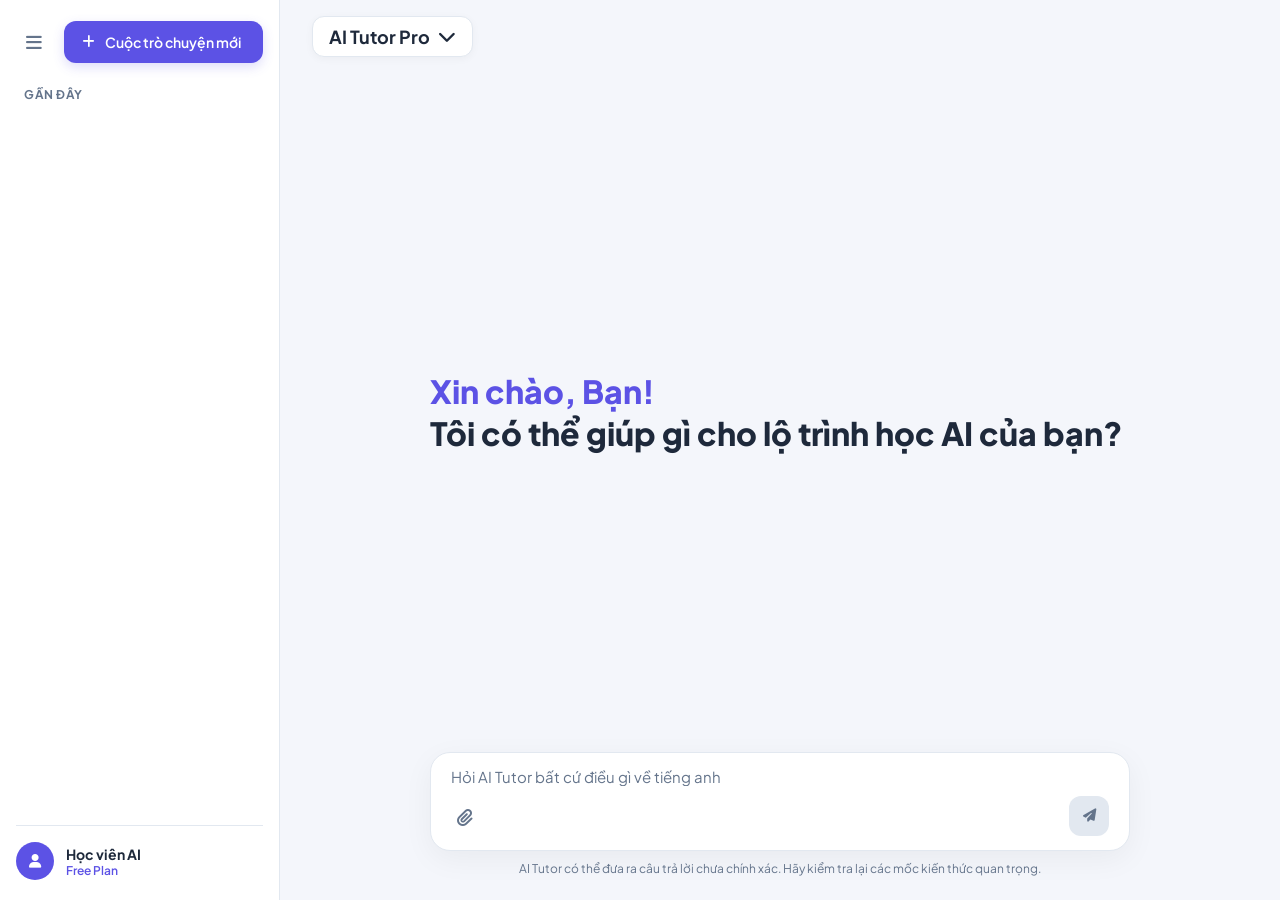
==== frontend/template/chatbot.html @ 9748267c "add ui for page" ====
<!DOCTYPE html>
<html lang="vi">
<head>
    <meta charset="UTF-8">
    <meta name="viewport" content="width=device-width, initial-scale=1.0">
    <title>AI Study Advisor - Gemini Style</title>
    <!-- Font Awesome Icons & Google Fonts -->
    <link rel="stylesheet" href="https://cdnjs.cloudflare.com/ajax/libs/font-awesome/6.4.0/css/all.min.css">
    <link href="https://fonts.googleapis.com/css2?family=Plus+Jakarta+Sans:wght@400;500;600;700&display=swap" rel="stylesheet">
    <link rel="stylesheet" href="../static/css/chatbot.css">
</head>
<body>
    <div class="app-container">
        <!-- Sidebar Navigation -->
        <aside class="sidebar" id="sidebar">
            <div class="sidebar-header">
                <button class="icon-btn" id="toggle-sidebar-btn" title="Thu gọn">
                    <i class="fa-solid fa-bars"></i>
                </button>
                <button class="new-chat-btn" id="new-chat-btn">
                    <i class="fa-solid fa-plus"></i>
                    <span>Cuộc trò chuyện mới</span>
                </button>
            </div>

            <div class="sidebar-history">
                <div class="history-title">Gần đây</div>
                <ul class="history-list">
                    
                </ul>
            </div>

            <div class="sidebar-footer">
                <div class="user-profile">
                    <div class="avatar"><i class="fa-solid fa-user"></i></div>
                    <div class="user-info">
                        <span class="name">Học viên AI</span>
                        <span class="status">Free Plan</span>
                    </div>
                </div>
            </div>
        </aside>

        <!-- Main Chat Area -->
        <main class="chat-main">
            <!-- Header Bar -->
            <header class="chat-header">
                <div class="model-selector">
                    <span class="model-name">AI Tutor Pro</span>
                    <i class="fa-solid fa-chevron-down"></i>
                </div>
            </header>

            <!-- Chat Content Body -->
            <div class="chat-body" id="chat-body">
                <!-- Welcome View (Hiển thị khi chưa nhắn tin) -->
                <div class="welcome-container" id="welcome-container">
                    <h1 class="greeting">
                        <span class="gradient-text">Xin chào, Bạn!</span><br>
                        Tôi có thể giúp gì cho lộ trình học AI của bạn?
                    </h1>
                    
                    
                </div>

                <!-- Messages Stream (Dữ liệu tin nhắn sẽ render ở đây) -->
                <div class="message-list" id="message-list"></div>
            </div>

            <!-- Input Bar (Floating) -->
            <div class="input-container">
                <div class="input-box">
                    <textarea id="user-input" placeholder="Hỏi AI Tutor bất cứ điều gì về tiếng anh" rows="1"></textarea>
                    <div class="input-actions">
                        <button class="action-btn" title="Đính kèm tài liệu/ảnh"><i class="fa-solid fa-paperclip"></i></button>
                        <button class="send-btn" id="send-btn" disabled>
                            <i class="fa-solid fa-paper-plane"></i>
                        </button>
                    </div>
                </div>
                <div class="disclaimer">AI Tutor có thể đưa ra câu trả lời chưa chính xác. Hãy kiểm tra lại các mốc kiến thức quan trọng.</div>
            </div>
        </main>
    </div>

    <script src="chat.js"></script>
</body>
</html>
---- frontend/static/css/chatbot.css ----
:root {
    /* Bảng màu chuẩn từ giao diện VVA */
    --bg-main: #f4f6fb;            /* Nền tổng thể xám xanh nhẹ */
    --sidebar-bg: #ffffff;         /* Nền Sidebar trắng */
    --card-bg: #ffffff;            /* Nền Card trắng */
    --card-hover: #f8faff;         /* Hover card tím rất nhẹ */
    --input-bg: #ffffff;           /* Nền khung nhập liệu */
    
    --text-main: #1e293b;          /* Chữ chính màu xám đậm (Slate 800) */
    --text-muted: #64748b;         /* Chữ phụ màu xám trung tính (Slate 500) */
    
    --primary-purple: #5c52e5;     /* Màu tím chủ đạo của nút VVA */
    --primary-hover: #4a42c9;      /* Tím đậm khi hover */
    --primary-light: #eef2ff;      /* Tím nhạt cho badge, tag, active state */
    
    --border-color: #e2e8f0;       /* Viền nhẹ */
    --card-border: #e8ecf4;        /* Viền thẻ */
    --shadow-sm: 0 2px 8px rgba(0, 0, 0, 0.04);
    --shadow-card: 0 4px 20px rgba(92, 82, 229, 0.05);
    
    --font-family: 'Plus Jakarta Sans', sans-serif;
}

* {
    margin: 0;
    padding: 0;
    box-sizing: border-box;
    font-family: var(--font-family);
}

body {
    background-color: var(--bg-main);
    color: var(--text-main);
    height: 100vh;
    overflow: hidden;
}

.app-container {
    display: flex;
    height: 100vh;
    width: 100vw;
}

/* --- Sidebar --- */
.sidebar {
    width: 280px;
    background-color: var(--sidebar-bg);
    display: flex;
    flex-direction: column;
    padding: 20px 16px;
    transition: all 0.3s ease;
    border-right: 1px solid var(--border-color);
}

.sidebar.collapsed {
    width: 70px;
}

.sidebar.collapsed .new-chat-btn span,
.sidebar.collapsed .sidebar-history,
.sidebar.collapsed .user-info {
    display: none;
}

.sidebar-header {
    display: flex;
    align-items: center;
    gap: 12px;
    margin-bottom: 24px;
}

.icon-btn {
    background: transparent;
    border: none;
    color: var(--text-muted);
    font-size: 18px;
    cursor: pointer;
    padding: 10px;
    border-radius: 50%;
}

.icon-btn:hover {
    background-color: var(--primary-light);
    color: var(--primary-purple);
}

.new-chat-btn {
    display: flex;
    align-items: center;
    gap: 10px;
    background-color: var(--primary-purple);
    border: none;
    color: #ffffff;
    padding: 12px 18px;
    border-radius: 12px;
    cursor: pointer;
    font-weight: 600;
    font-size: 14px;
    flex: 1;
    box-shadow: 0 4px 12px rgba(92, 82, 229, 0.2);
    transition: background-color 0.2s, transform 0.1s;
}

.new-chat-btn:hover {
    background-color: var(--primary-hover);
    transform: translateY(-1px);
}

.sidebar-history {
    flex: 1;
    overflow-y: auto;
}

.history-title {
    font-size: 12px;
    font-weight: 700;
    text-transform: uppercase;
    letter-spacing: 0.5px;
    color: var(--text-muted);
    margin-bottom: 12px;
    padding-left: 8px;
}

.history-list {
    list-style: none;
}

.history-item {
    display: flex;
    align-items: center;
    gap: 12px;
    padding: 12px;
    border-radius: 10px;
    cursor: pointer;
    font-size: 14px;
    color: var(--text-main);
    font-weight: 500;
    white-space: nowrap;
    overflow: hidden;
    text-overflow: ellipsis;
    transition: all 0.2s;
}

.history-item:hover {
    background-color: var(--bg-main);
}

.history-item.active {
    background-color: var(--primary-light);
    color: var(--primary-purple);
    font-weight: 600;
}

.sidebar-footer {
    padding-top: 16px;
    border-top: 1px solid var(--border-color);
}

.user-profile {
    display: flex;
    align-items: center;
    gap: 12px;
}

.avatar {
    width: 38px;
    height: 38px;
    border-radius: 50%;
    background-color: var(--primary-purple);
    color: #ffffff;
    display: flex;
    align-items: center;
    justify-content: center;
    font-size: 14px;
    font-weight: 600;
}

.user-info {
    display: flex;
    flex-direction: column;
}

.user-info .name { font-size: 14px; font-weight: 700; color: var(--text-main); }
.user-info .status { font-size: 12px; color: var(--primary-purple); font-weight: 600; }

/* --- Main Chat Area --- */
.chat-main {
    flex: 1;
    display: flex;
    flex-direction: column;
    position: relative;
    background-color: var(--bg-main);
}

.chat-header {
    padding: 16px 32px;
    display: flex;
    justify-content: space-between;
    align-items: center;
    background-color: var(--bg-main);
}

.model-selector {
    display: flex;
    align-items: center;
    gap: 8px;
    font-weight: 700;
    font-size: 18px;
    color: var(--text-main);
    cursor: pointer;
    padding: 8px 16px;
    border-radius: 12px;
    background-color: #ffffff;
    border: 1px solid var(--border-color);
    box-shadow: var(--shadow-sm);
}

.chat-body {
    flex: 1;
    overflow-y: auto;
    padding: 20px 15%;
    display: flex;
    flex-direction: column;
}

/* Welcome Screen Header Card */
.welcome-container {
    margin: auto 0;
    display: flex;
    flex-direction: column;
    gap: 28px;
}

.greeting {
    font-size: 32px;
    font-weight: 800;
    line-height: 1.3;
    color: var(--text-main);
}

.gradient-text {
    color: var(--primary-purple);
}

.suggestion-grid {
    display: grid;
    grid-template-columns: repeat(auto-fit, minmax(220px, 1fr));
    gap: 16px;
}

.suggestion-card {
    background-color: var(--card-bg);
    border: 1px solid var(--card-border);
    padding: 20px;
    border-radius: 16px;
    cursor: pointer;
    display: flex;
    flex-direction: column;
    justify-content: space-between;
    min-height: 110px;
    box-shadow: var(--shadow-card);
    transition: transform 0.2s, border-color 0.2s, box-shadow 0.2s;
}

.suggestion-card:hover {
    transform: translateY(-3px);
    border-color: var(--primary-purple);
    box-shadow: 0 8px 24px rgba(92, 82, 229, 0.12);
}

.suggestion-card p {
    font-size: 14px;
    font-weight: 600;
    line-height: 1.5;
    color: var(--text-main);
}

.card-icon {
    align-self: flex-end;
    margin-top: 12px;
    font-size: 20px;
    color: var(--primary-purple);
    background-color: var(--primary-light);
    padding: 8px;
    border-radius: 10px;
}

/* Messages Stream */
.message-list {
    display: flex;
    flex-direction: column;
    gap: 20px;
}

.message {
    display: flex;
    gap: 16px;
    line-height: 1.6;
    font-size: 15px;
}

.message.user {
    justify-content: flex-end;
}

.message.user .message-content {
    background-color: var(--primary-purple);
    color: #ffffff;
    padding: 14px 22px;
    border-radius: 20px 20px 4px 20px;
    max-width: 70%;
    font-weight: 500;
    box-shadow: 0 4px 12px rgba(92, 82, 229, 0.2);
}

.message.bot .message-content {
    background-color: #ffffff;
    border: 1px solid var(--card-border);
    padding: 16px 22px;
    border-radius: 20px 20px 20px 4px;
    max-width: 80%;
    color: var(--text-main);
    box-shadow: var(--shadow-card);
}

.bot-icon {
    width: 36px;
    height: 36px;
    border-radius: 12px;
    background-color: var(--primary-light);
    color: var(--primary-purple);
    display: flex;
    align-items: center;
    justify-content: center;
    font-size: 16px;
    flex-shrink: 0;
}

/* --- Floating Input Bar --- */
.input-container {
    padding: 0 15% 24px 15%;
    display: flex;
    flex-direction: column;
    align-items: center;
    gap: 10px;
}

.input-box {
    width: 100%;
    background-color: var(--input-bg);
    border: 1px solid var(--border-color);
    border-radius: 20px;
    padding: 14px 20px;
    display: flex;
    flex-direction: column;
    gap: 10px;
    box-shadow: 0 8px 30px rgba(0, 0, 0, 0.05);
    transition: border-color 0.2s, box-shadow 0.2s;
}

.input-box:focus-within {
    border-color: var(--primary-purple);
    box-shadow: 0 8px 30px rgba(92, 82, 229, 0.12);
}

.input-box textarea {
    width: 100%;
    background: transparent;
    border: none;
    outline: none;
    color: var(--text-main);
    font-size: 15px;
    resize: none;
    max-height: 150px;
}

.input-box textarea::placeholder {
    color: var(--text-muted);
}

.input-actions {
    display: flex;
    justify-content: space-between;
    align-items: center;
}

.action-btn {
    background: transparent;
    border: none;
    color: var(--text-muted);
    font-size: 18px;
    cursor: pointer;
    padding: 6px;
    border-radius: 8px;
}

.action-btn:hover { 
    color: var(--primary-purple); 
    background-color: var(--primary-light); 
}

.send-btn {
    background-color: var(--border-color);
    border: none;
    color: var(--text-muted);
    width: 40px;
    height: 40px;
    border-radius: 12px;
    cursor: pointer;
    display: flex;
    align-items: center;
    justify-content: center;
    transition: all 0.2s;
}

.send-btn.active {
    background-color: var(--primary-purple);
    color: #ffffff;
    box-shadow: 0 4px 12px rgba(92, 82, 229, 0.3);
}

.disclaimer {
    font-size: 12px;
    color: var(--text-muted);
    text-align: center;
}

/* Responsive */
@media (max-width: 768px) {
    .sidebar { position: absolute; z-index: 10; height: 100%; transform: translateX(-100%); }
    .sidebar.open { transform: translateX(0); }
    .chat-body, .input-container { padding-left: 20px; padding-right: 20px; }
}
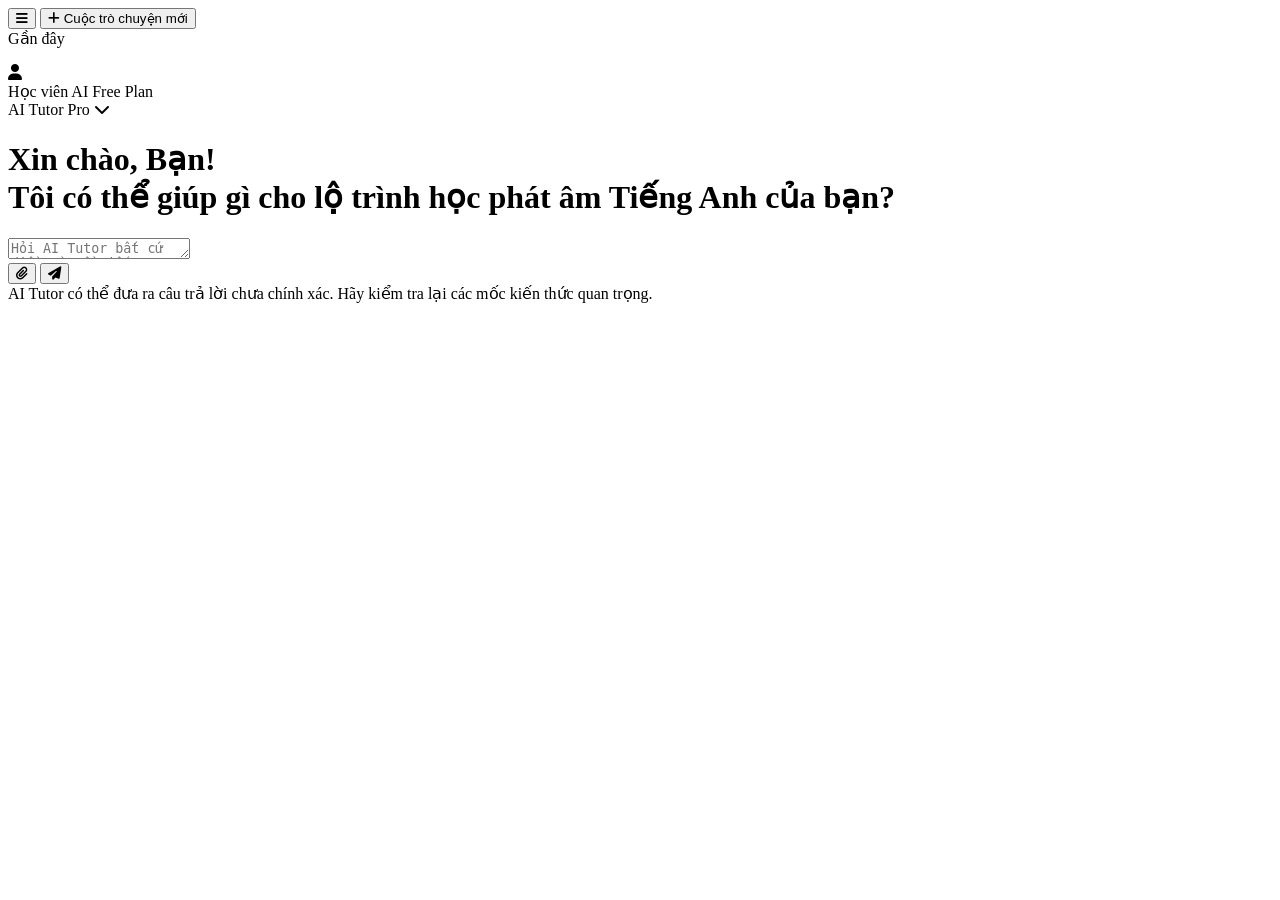
==== commit 5aa34234: "change path to chat.js, chatbot.css" ====
--- a/frontend/template/chatbot.html
+++ b/frontend/template/chatbot.html
@@ -7,7 +7,7 @@
     <!-- Font Awesome Icons & Google Fonts -->
     <link rel="stylesheet" href="https://cdnjs.cloudflare.com/ajax/libs/font-awesome/6.4.0/css/all.min.css">
     <link href="https://fonts.googleapis.com/css2?family=Plus+Jakarta+Sans:wght@400;500;600;700&display=swap" rel="stylesheet">
-    <link rel="stylesheet" href="../static/css/chatbot.css">
+    <link rel="stylesheet" href="/static/css/chatbot.css">
 </head>
 <body>
     <div class="app-container">
@@ -25,9 +25,7 @@
 
             <div class="sidebar-history">
                 <div class="history-title">Gần đây</div>
-                <ul class="history-list">
-                    
-                </ul>
+                <ul class="history-list" id="history-list"></ul>
             </div>
 
             <div class="sidebar-footer">
@@ -53,27 +51,25 @@
 
             <!-- Chat Content Body -->
             <div class="chat-body" id="chat-body">
-                <!-- Welcome View (Hiển thị khi chưa nhắn tin) -->
+                <!-- Welcome View -->
                 <div class="welcome-container" id="welcome-container">
                     <h1 class="greeting">
                         <span class="gradient-text">Xin chào, Bạn!</span><br>
-                        Tôi có thể giúp gì cho lộ trình học AI của bạn?
+                        Tôi có thể giúp gì cho lộ trình học phát âm Tiếng Anh của bạn?
                     </h1>
-                    
-                    
                 </div>
 
-                <!-- Messages Stream (Dữ liệu tin nhắn sẽ render ở đây) -->
+                <!-- Messages Stream -->
                 <div class="message-list" id="message-list"></div>
             </div>
 
-            <!-- Input Bar (Floating) -->
+            <!-- Input Bar -->
             <div class="input-container">
                 <div class="input-box">
-                    <textarea id="user-input" placeholder="Hỏi AI Tutor bất cứ điều gì về tiếng anh" rows="1"></textarea>
+                    <textarea id="user-input" placeholder="Hỏi AI Tutor bất cứ điều gì về tiếng Anh..." rows="1"></textarea>
                     <div class="input-actions">
-                        <button class="action-btn" title="Đính kèm tài liệu/ảnh"><i class="fa-solid fa-paperclip"></i></button>
-                        <button class="send-btn" id="send-btn" disabled>
+                        <button class="action-btn" type="button" title="Đính kèm tài liệu/ảnh"><i class="fa-solid fa-paperclip"></i></button>
+                        <button class="send-btn" id="send-btn" type="button">
                             <i class="fa-solid fa-paper-plane"></i>
                         </button>
                     </div>
@@ -83,6 +79,6 @@
         </main>
     </div>
 
-    <script src="chat.js"></script>
+    <script src="/static/js/chat.js"></script>
 </body>
 </html>
